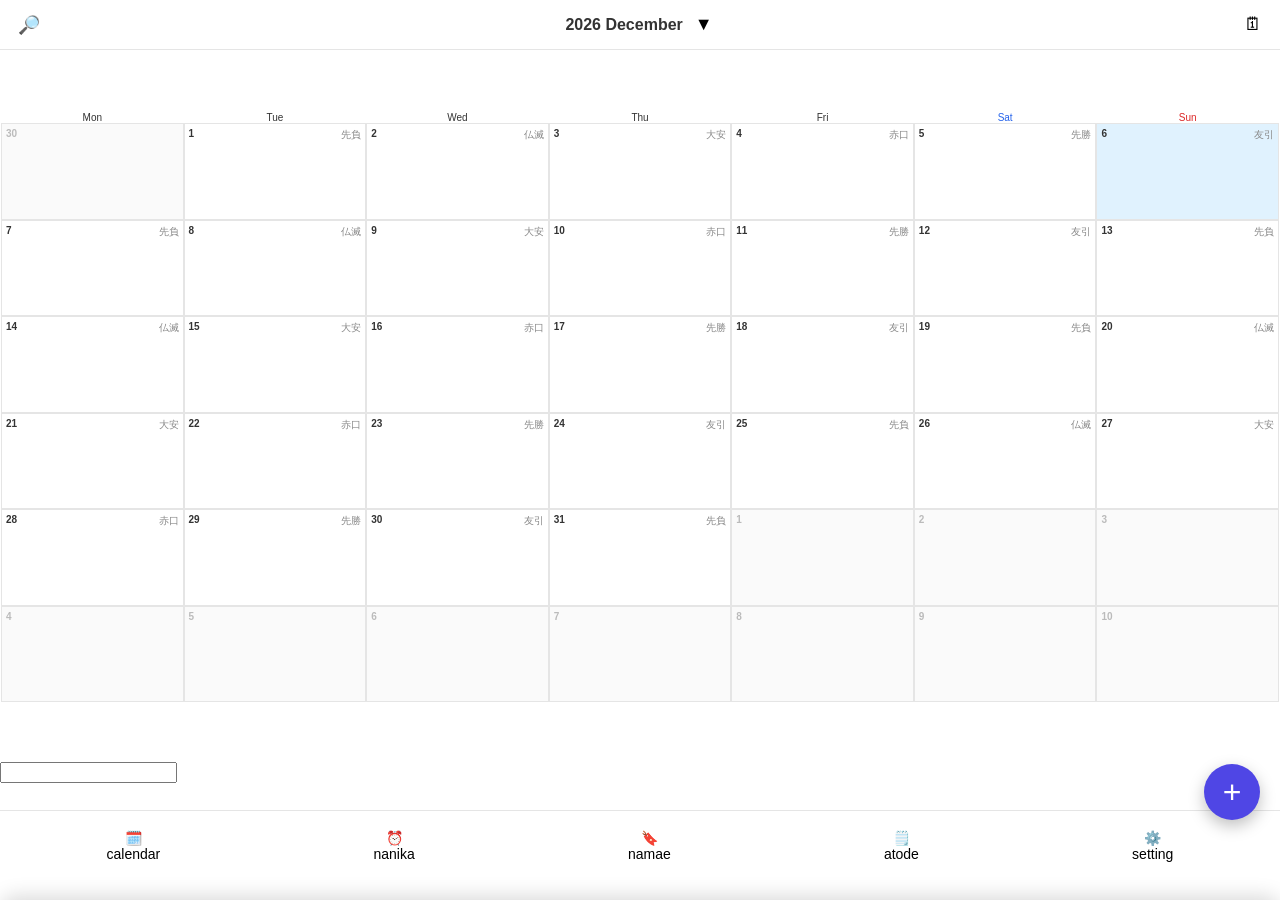
==== index.html @ 0e0bf0f1 "index.html を更新" ====
<!doctype html>
<html lang="ja">
<head>
  <meta charset="UTF-8">
  <meta name="viewport" content="width=device-width, initial-scale=1.0">
  <title>my calendar</title>
  <link rel="stylesheet" href="style.css">
  <link rel="manifest" href="manifest.json">
<meta name="theme-color" content="#ffffff">
</head>

<body>

  <!-- ===== Header ===== -->
  <header class="app-header">
    <button class="icon-btn">🔎</button>

    <div class="header-center">
      <span id="header-month"></span>
      <button id="open-picker" class="dropdown-btn">▼</button>
    </div>

    <button class="icon-btn">🗓</button>
  </header>

  <div class="ad-space"></div>
  
  <!-- ===== Calendar ===== -->
  <main class="main-content">
    <div class="calendar-scroll" id="calendar-scroll"></div>
  </main>

  <!-- ===== Hidden Month Picker ===== -->
  <input type="text" id="month-picker" readonly>

  <!-- ===== Floating Button ===== -->
  <button id="add-btn">+</button>

  <!-- ===== Bottom Menu ===== -->
  <nav class="bottom-menu">
    <button>🗓️<br>calendar</button>
    <button>⏰<br>nanika</button>
    <button>🔖<br>namae</button>
    <button>🗒️<br>atode</button>
    <button>⚙️<br>setting</button>
  </nav>

  <!-- ===== Bottom Sheet ===== -->
  <div id="bottomSheet" class="bottom-sheet">
    <div class="sheet-handle"></div>
    <div class="sheet-content">
      <h3 id="selectedDate"></h3>
      <p>予定がありません</p>
    </div>
  </div>

  <script src="script.js"></script>
  <script>
  if ("serviceWorker" in navigator) {
    navigator.serviceWorker.register("service-worker.js");
  }
</script>
</body>
</html>
---- style.css ----
* {
  box-sizing: border-box;
}

html, body {
  margin: 0;
  padding: 0;
  height: 100%;
  overflow: hidden;
  overscroll-behavior: none;
}

body {
  font-family: sans-serif;
  background: #ffffff;
  color: #333;
}

/* ===== Header ===== */
.app-header {
  position: fixed;
  top: 0;
  left: 0;
  right: 0;

  height: 50px;
  display: flex;
  align-items: center;
  justify-content: space-between;

  padding: 0 12px;
  background: #fff;
  border-bottom: 1px solid #e5e5e5;
  z-index: 1000;
}

.header-center {
  display: flex;
  align-items: center;
  gap: 6px;
  font-size: 16px;
  font-weight: bold;
}

.icon-btn,
.dropdown-btn {
  border: none;
  background: none;
  font-size: 18px;
  cursor: pointer;
}

.ad-space {
  height: 55px;
}

/* ===== Main ===== */
.main-content {
  padding-top: 56px;
  padding-bottom: 0;
}

/* ===== Calendar Scroll ===== */
.calendar-scroll {
  display: flex;
  overflow-x: scroll;
  scroll-snap-type: x mandatory;
  scroll-behavior: smooth;
  scrollbar-width: none;
}

.calendar-container {
  flex: 0 0 100vw;
  padding: 1px;
  padding-bottom: 60px;
  scroll-snap-align: start;
}

.month-title {
  display: none; /* ← ヘッダーに統合 */
}

.weekdays {
  font-size: 10px;
  display: grid;
  grid-template-columns: repeat(7,1fr);
  text-align: center;
}

.weekdays .sat { color: #2563eb; }
.weekdays .sun { color: #dc2626; }

.calendar {
  display: grid;
  grid-template-columns: repeat(7,1fr);
}

.calendar > div {
  border: 0.6px solid #e5e5e5;
  height: 96.5px;
  padding: 4px;

  display: grid;
  grid-template-columns: 1fr 1fr;
}

.date {
  font-size: 10px;
  font-weight: bold;
}

.rokuyo {
  justify-self: end;
  font-size: 10px;
  color: #888;
}

.today {
  background: #e0f2fe;
}

.other-month {
  color: #bbb;
  background: #fafafa;
}

/* ===== FAB ===== */
#add-btn {
  position: fixed;
  right: 20px;
  bottom: 80px;

  width: 56px;
  height: 56px;
  border-radius: 50%;
  font-size: 32px;

  border: none;
  background: #4f46e5;
  color: #fff;
  box-shadow: 0 6px 16px rgba(0,0,0,.25);
  z-index: 1000;
}

/* ===== Bottom Menu ===== */
.bottom-menu {
  position: fixed;
  bottom: 20px;
  left: 0;

  width: 100%;
  height: 70px;
  display: flex;
  justify-content: space-around;
  align-items: center;

  background: #fff;
  border-top: 1px solid #e5e5e5;
}

.bottom-menu button {
  border: none;
  background: none;
  font-size: 14px;
}

/* ===== Bottom Sheet ===== */
.bottom-sheet {
  position: fixed;
  left: 0;
  right: 0;
  bottom: -60%;
  height: 60%;

  background: #fff;
  border-radius: 16px 16px 0 0;
  box-shadow: 0 -4px 20px rgba(0,0,0,.15);
  transition: bottom .3s ease;
  z-index: 2000;
}

.bottom-sheet.active {
  bottom: 0;
}

.sheet-handle {
  width: 40px;
  height: 4px;
  background: #ccc;
  border-radius: 2px;
  margin: 8px auto;
}
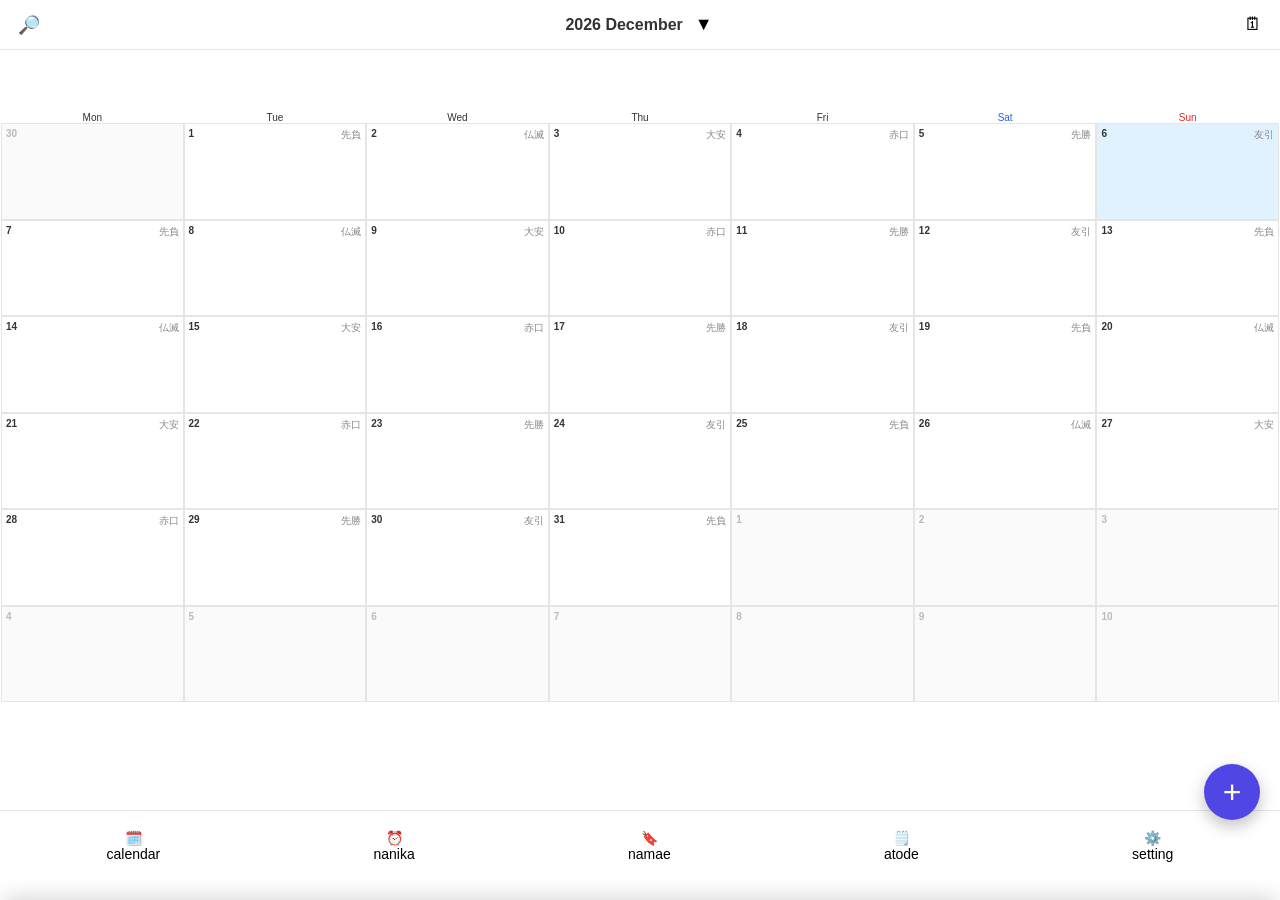
==== commit 12f41af0: "index.html を更新" ====
--- a/index.html
+++ b/index.html
@@ -31,7 +31,7 @@
   </main>
 
   <!-- ===== Hidden Month Picker ===== -->
-  <input type="text" id="month-picker" readonly>
+  <input type="text" id="month-picker" readonly style="position:absolute;opacity:0;">
 
   <!-- ===== Floating Button ===== -->
   <button id="add-btn">+</button>
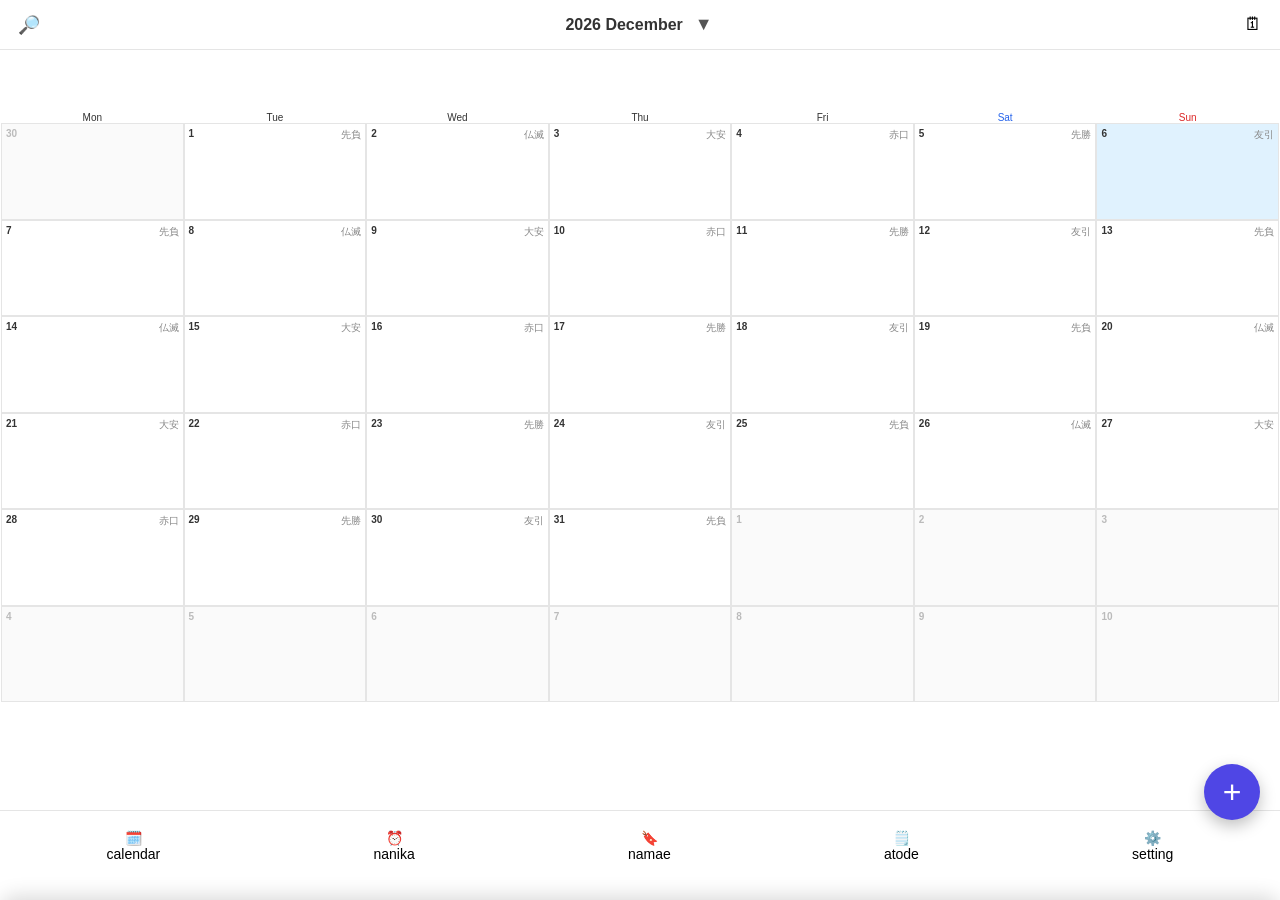
==== commit 55170565: "index.html を更新" ====
--- a/index.html
+++ b/index.html
@@ -31,7 +31,7 @@
   </main>
 
   <!-- ===== Hidden Month Picker ===== -->
-  <input type="text" id="month-picker" readonly style="position:absolute;opacity:0;">
+ <input type="month" id="month-picker" min="2026-01" max="2030-12" style="position: fixed;top: -100px;left: -100px;width: 1px;height: 1px;opacity: 0;">
 
   <!-- ===== Floating Button ===== -->
   <button id="add-btn">+</button>
--- a/style.css
+++ b/style.css
@@ -48,6 +48,22 @@
   background: none;
   font-size: 18px;
   cursor: pointer;
+}
+
+.dropdown-btn {
+  color: #555;
+  -webkit-tap-highlight-color: transparent;
+  appearance: none;
+  -webkit-appearance: none;
+  outline: none;
+}
+
+.dropdown-btn:focus {
+  outline: none;
+}
+
+.dropdown-btn:active {
+  color: #555;
 }
 
 .ad-space {
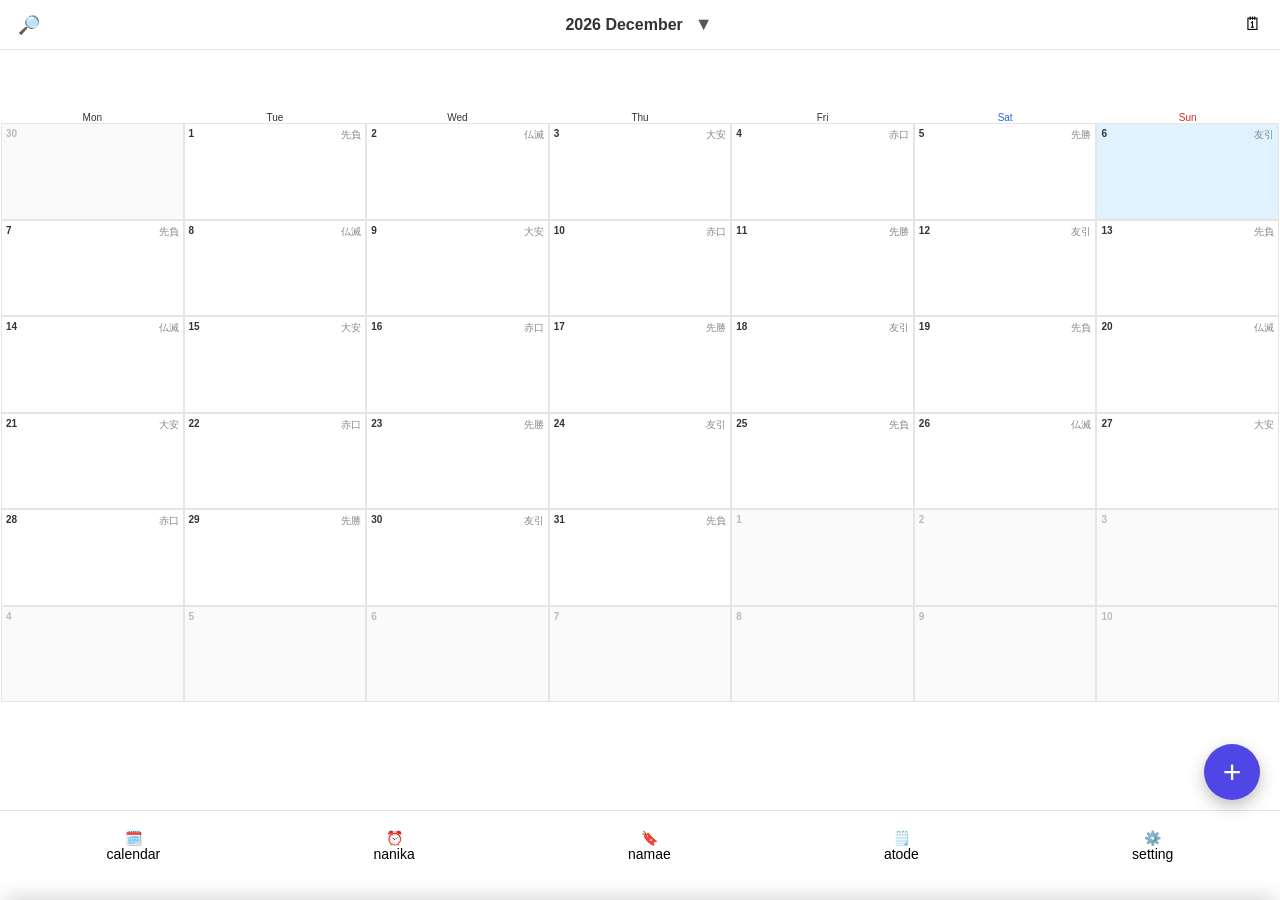
==== commit ea72a5ce: "index.html を更新" ====
--- a/index.html
+++ b/index.html
@@ -20,7 +20,7 @@
       <button id="open-picker" class="dropdown-btn">▼</button>
     </div>
 
-    <button class="icon-btn">🗓</button>
+    <button class="icon-btn" id="go-today">🗓</button>
   </header>
 
   <div class="ad-space"></div>
@@ -31,7 +31,7 @@
   </main>
 
   <!-- ===== Hidden Month Picker ===== -->
- <input type="month" id="month-picker" min="2026-01" max="2030-12" style="position: fixed;top: -100px;left: -100px;width: 1px;height: 1px;opacity: 0;">
+ <input type="month" id="month-picker" style="position: fixed;width: 1px;height: 1px;opacity: 0;">
 
   <!-- ===== Floating Button ===== -->
   <button id="add-btn">+</button>
--- a/style.css
+++ b/style.css
@@ -144,7 +144,7 @@
 #add-btn {
   position: fixed;
   right: 20px;
-  bottom: 80px;
+  bottom: 100px;
 
   width: 56px;
   height: 56px;
@@ -185,24 +185,20 @@
   position: fixed;
   left: 0;
   right: 0;
-  bottom: -60%;
-  height: 60%;
-
+  bottom: 0;
+
+  height: 85%;
   background: #fff;
   border-radius: 16px 16px 0 0;
   box-shadow: 0 -4px 20px rgba(0,0,0,.15);
-  transition: bottom .3s ease;
+
+  transform: translateY(100%);
+  transition: transform .3s ease;
   z-index: 2000;
+
+  touch-action: none;
 }
 
 .bottom-sheet.active {
-  bottom: 0;
-}
-
-.sheet-handle {
-  width: 40px;
-  height: 4px;
-  background: #ccc;
-  border-radius: 2px;
-  margin: 8px auto;
+  transform: translateY(0);
 }
